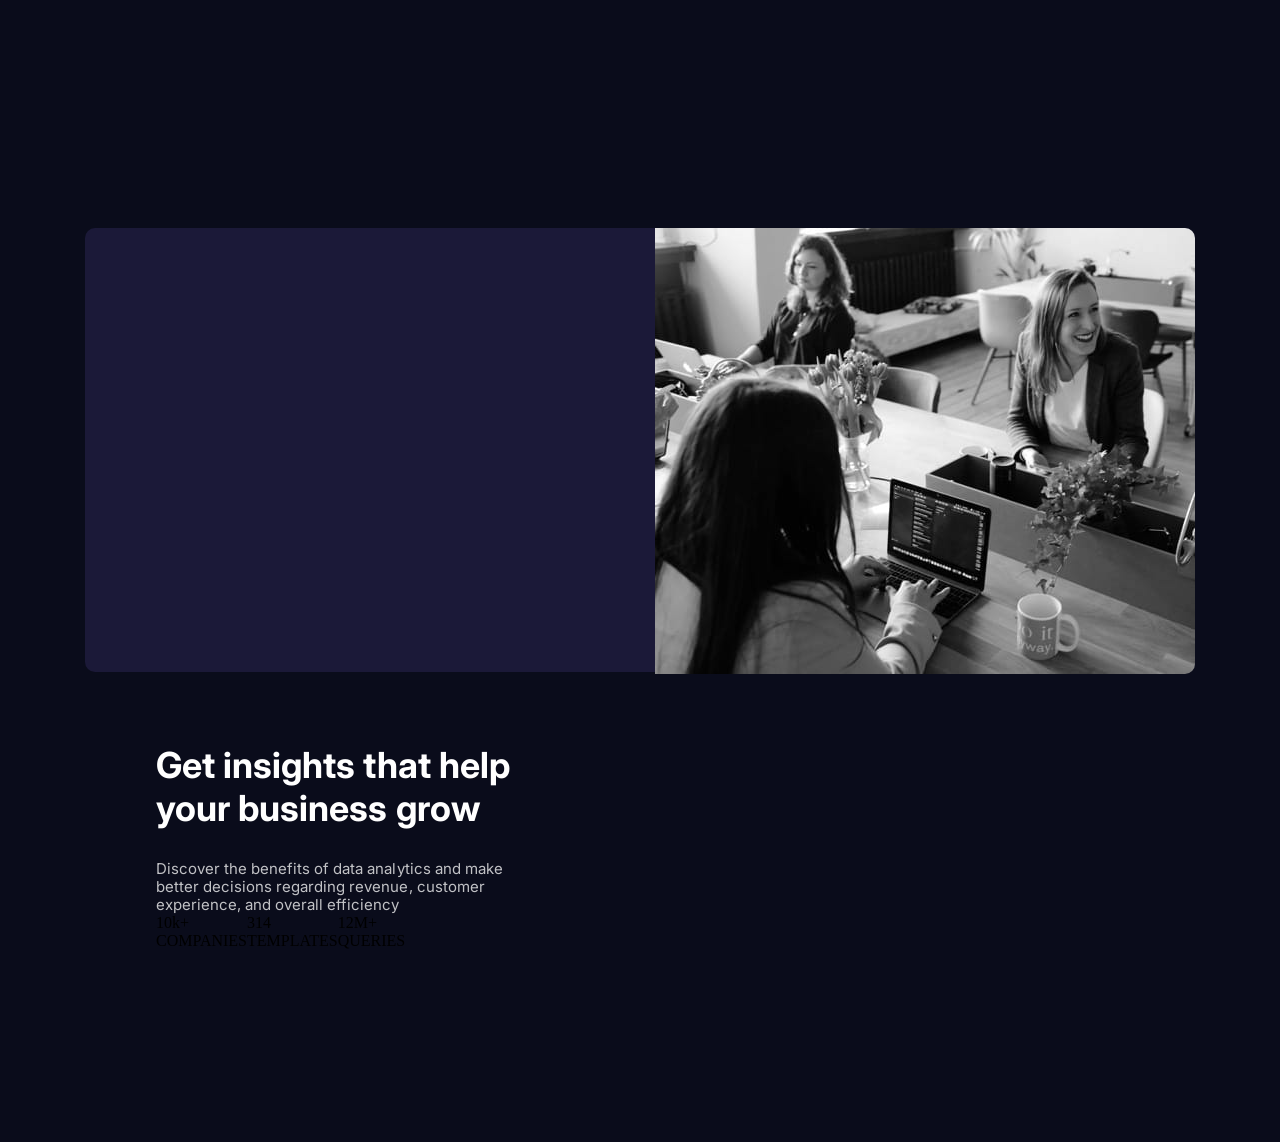
==== index.html @ 8ffc529b "card done" ====
<!DOCTYPE html>
<html>
       
<head>
    <link href="/Card-Component/styles/index.css" rel="stylesheet">
    <link href="https://fonts.googleapis.com/css2?family=Lexend+Deca&display=swap" rel="stylesheet">    
    <link href="https://fonts.googleapis.com/css2?family=Inter&family=Lexend+Deca&display=swap" rel="stylesheet">   
    <title> Challenge 2</title>
    <meta charset="utf-8" />
        
</head>
    <body>
        <article class="container"> <!-- bloque -->

            <div class = "container__cards"> <!-- elemento -->
                <section class="card "> <!-- bloque -->
                    <div class="card__img-container"> <!-- elemento -->
                          <div class="card__img-container-filter"></div>
                             <img class="card__img-container__desktop " src="styles/resources/image-header-desktop.jpg" alt="stylesheet">  
                    </div> 
                    <section class="card__text">  <!--elemento -->
                        <div class="card__text__title"> 
                            Get <span class="card__text__title--purple">insights</span> that help your business grow</div> 
                        <div class="card__text__paragraph"> Discover the benefits of data analytics and make
                                                            better decisions regarding revenue, customer 
                                                            experience, and overall efficiency
                        </div>
                                    
                        <section class="data"> <!-- bloque -->
                            <div class="data__text"> 
                                <section class="data__compaies">
                                    <div class="data__companies__title style--data--title">10k+ </div>
                                    <div class="data__companies__paragraph style--data--paragraph"> COMPANIES</div>
                                </section>
                                <section class="data__templates">
                                    <div class="data__templates__title data__companies__title style--data--title">314 </div>
                                    <div class="data__templates__paragraph style--data--paragraph">TEMPLATES </div>
                                </section>
                                <section class="data__queries">
                                    <div class="data__queries__title data__companies__title style--data--title"> 12M+</div>
                                    <div class="data__queries__paragraph style--data--paragraph"> QUERIES</div>
                                </section>
                            </div>
                        </section>   
                  </section> 
                </section>   
            </div>
        </article>
    </body>
            
</html>
---- Card-Component/styles/index.css ----
* { 
    margin: 0;
    padding: 0;
    box-sizing: border-box;
}

body {
    display: flex;
    align-items: center;
    justify-content: center;
   
    min-height: 100vh;
    background: #0A0C1B;
  }

.card{


width: 1110px;
height: 444px;
left: 165px;
top: 178px;

/* (card background) */

background: #1B1938;
border-radius: 10px;
}
.card__img-container{
display: flex;
flex-direction: row-reverse;

}
.card__img-container__desktop{
    
border-radius: 0px 10px 10px 0px;

}

.card__text {
display: flex;
flex-direction: column;

padding: 70px 115px 192px 71px;
/* margin-right: 115px;
margin-left: 71px;
margin-top: 70px;
margin-bottom: 192px; */


}

.card__text__title{
    width: 382px;
    height: 86px;
    left: 73px;
    top: 70px;
    
    font-family: 'Inter';
    font-style: normal;
    font-weight: 700;
    font-size: 35.9px;
    line-height: 43px;
    letter-spacing: 0.001em;
    
    color: #FFFFFF;
}
.card__text__paragraph{
    width: 354px;

padding-top: 30px;

font-family: 'Inter';
font-style: normal;
font-weight: 400;
font-size: 15px;
line-height: 18px;
letter-spacing: 0.001em;

/* main paragraph */

color: rgba(255, 255, 255, 0.75);
}

.data {

display: flex;
align-items: flex-end;

 


}

.data__text{
    display: flex;
    justify-content:space-between;

}

.data__tit
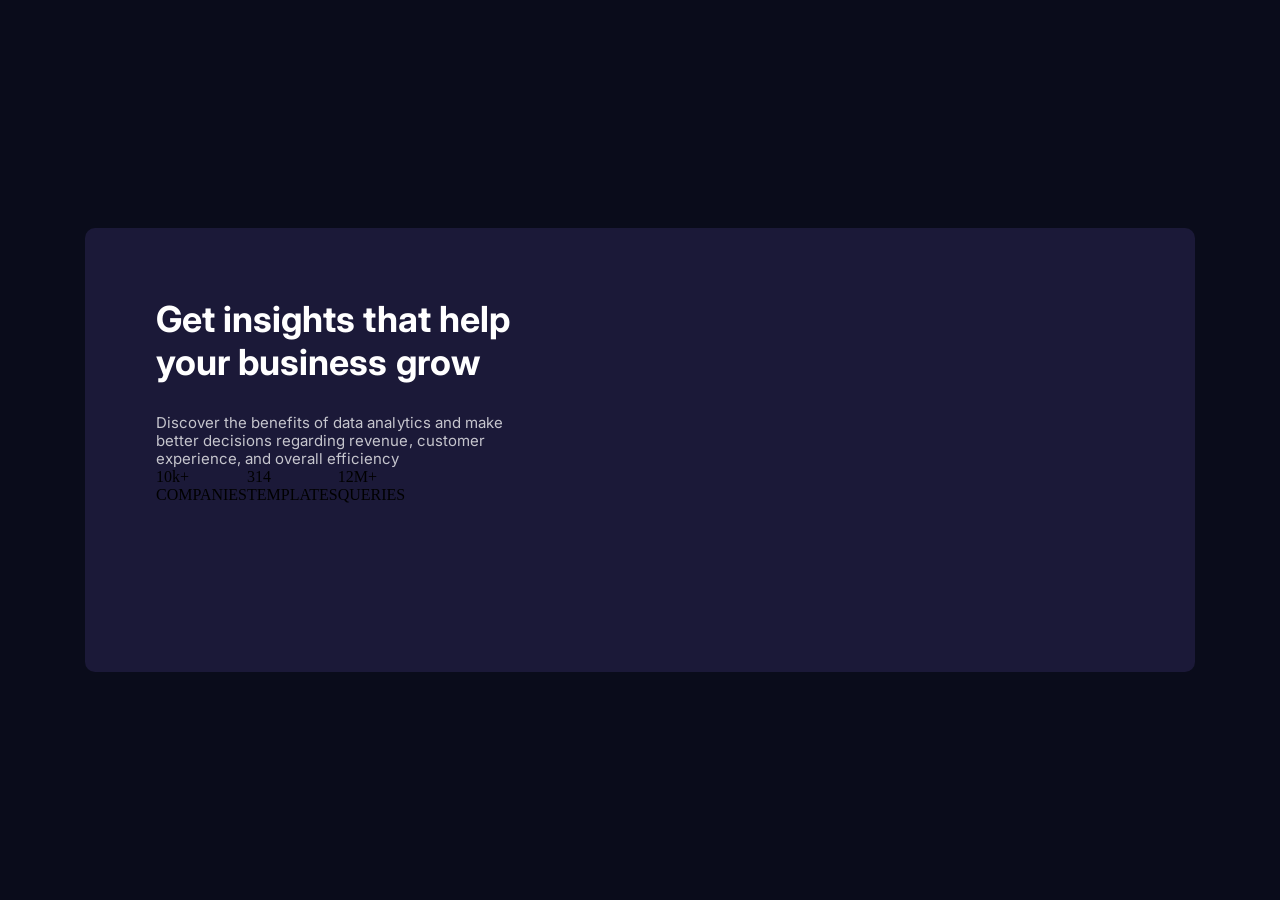
==== commit 70c7ce12: "add responsive mode" ====
--- a/index.html
+++ b/index.html
@@ -5,19 +5,20 @@
     <link href="/Card-Component/styles/index.css" rel="stylesheet">
     <link href="https://fonts.googleapis.com/css2?family=Lexend+Deca&display=swap" rel="stylesheet">    
     <link href="https://fonts.googleapis.com/css2?family=Inter&family=Lexend+Deca&display=swap" rel="stylesheet">   
+    <meta name="viewport" content="width=device-width, initial-scale=1.0">
     <title> Challenge 2</title>
     <meta charset="utf-8" />
-        
+    
 </head>
     <body>
         <article class="container"> <!-- bloque -->
 
             <div class = "container__cards"> <!-- elemento -->
                 <section class="card "> <!-- bloque -->
-                    <div class="card__img-container"> <!-- elemento -->
+                    <section class="card__img-container"> <!-- elemento -->
                           <div class="card__img-container-filter"></div>
-                             <img class="card__img-container__desktop " src="styles/resources/image-header-desktop.jpg" alt="stylesheet">  
-                    </div> 
+                          <div class="card__img-container__img " ></div> 
+                    </section> 
                     <section class="card__text">  <!--elemento -->
                         <div class="card__text__title"> 
                             Get <span class="card__text__title--purple">insights</span> that help your business grow</div> 
@@ -38,7 +39,7 @@
                                 </section>
                                 <section class="data__queries">
                                     <div class="data__queries__title data__companies__title style--data--title"> 12M+</div>
-                                    <div class="data__queries__paragraph style--data--paragraph"> QUERIES</div>
+                                    <div class="data__queries__paragraph style--data--paragraph style--data--paragraph--query"> QUERIES</div>
                                 </section>
                             </div>
                         </section>   
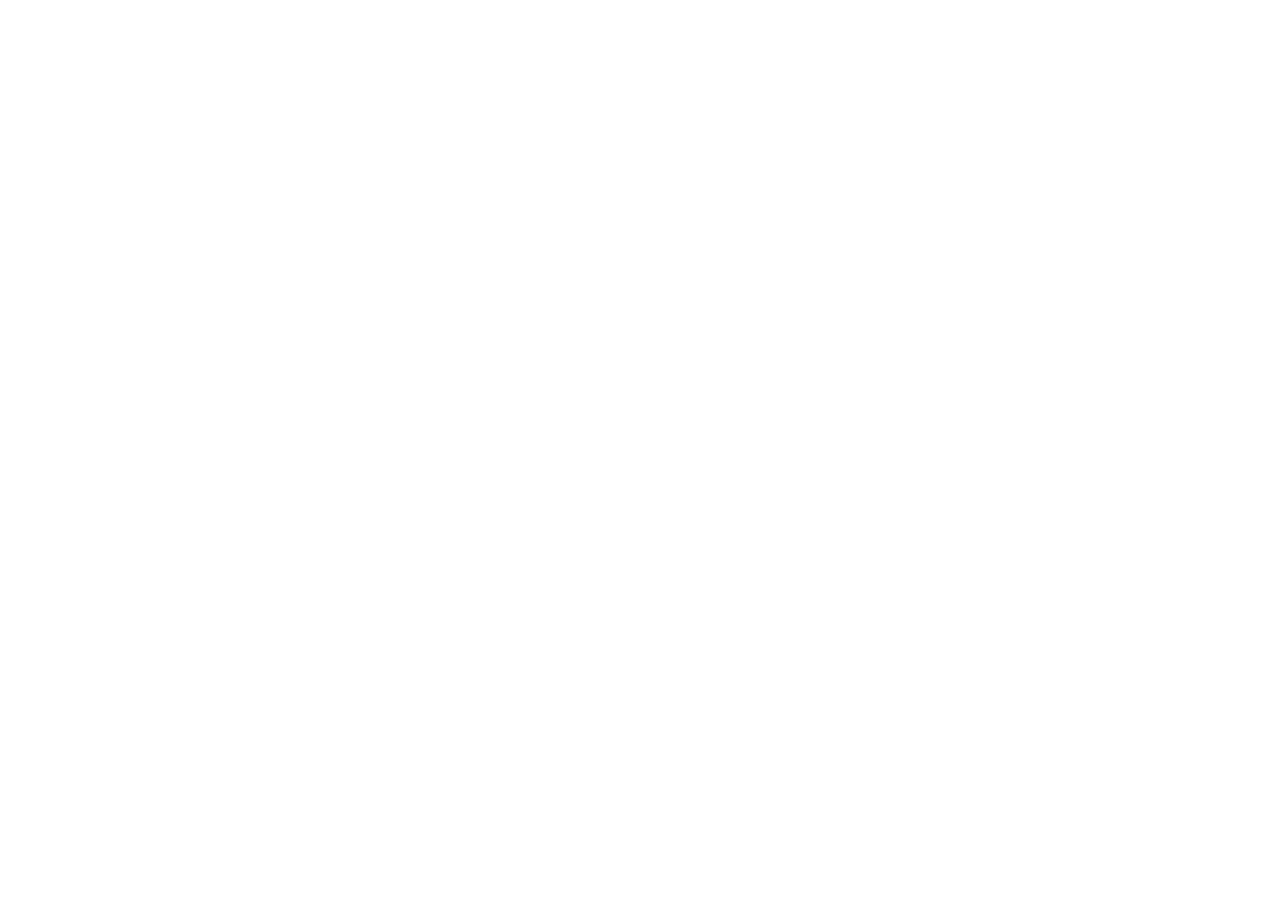
==== commit b1811377: "rework initial structure" ====
--- a/index.html
+++ b/index.html
@@ -1,52 +1,44 @@
 <!DOCTYPE html>
-<html>
-       
+<html lang="en">
+
 <head>
-    <link href="/Card-Component/styles/index.css" rel="stylesheet">
-    <link href="https://fonts.googleapis.com/css2?family=Lexend+Deca&display=swap" rel="stylesheet">    
-    <link href="https://fonts.googleapis.com/css2?family=Inter&family=Lexend+Deca&display=swap" rel="stylesheet">   
+    <meta charset="UTF-8">
+    <meta http-equiv="X-UA-Compatible" content="IE=edge">
     <meta name="viewport" content="width=device-width, initial-scale=1.0">
-    <title> Challenge 2</title>
-    <meta charset="utf-8" />
-    
+    <title>Challenge 2</title>
 </head>
-    <body>
-        <article class="container"> <!-- bloque -->
 
-            <div class = "container__cards"> <!-- elemento -->
-                <section class="card "> <!-- bloque -->
-                    <section class="card__img-container"> <!-- elemento -->
-                          <div class="card__img-container-filter"></div>
-                          <div class="card__img-container__img " ></div> 
-                    </section> 
-                    <section class="card__text">  <!--elemento -->
-                        <div class="card__text__title"> 
-                            Get <span class="card__text__title--purple">insights</span> that help your business grow</div> 
-                        <div class="card__text__paragraph"> Discover the benefits of data analytics and make
-                                                            better decisions regarding revenue, customer 
-                                                            experience, and overall efficiency
+<body>
+    <article class="container">
+        <section class="container-cards">
+            <section class="card">
+                <div class="card__item-img-container">
+                    <div class="card__filter-card"></div>
+                    <div class="card__img"></div>
+                </div>
+                <div class="card__text-container">
+                    <div class="card__title"></div>
+                    <div class="card__paragraph"></div>
+                    <section class="stats">
+                        <div class="stats__item1">
+                            <div class="stats__item1-title"></div>
+                            <div class="stats__item1-paragraph"></div>
                         </div>
-                                    
-                        <section class="data"> <!-- bloque -->
-                            <div class="data__text"> 
-                                <section class="data__compaies">
-                                    <div class="data__companies__title style--data--title">10k+ </div>
-                                    <div class="data__companies__paragraph style--data--paragraph"> COMPANIES</div>
-                                </section>
-                                <section class="data__templates">
-                                    <div class="data__templates__title data__companies__title style--data--title">314 </div>
-                                    <div class="data__templates__paragraph style--data--paragraph">TEMPLATES </div>
-                                </section>
-                                <section class="data__queries">
-                                    <div class="data__queries__title data__companies__title style--data--title"> 12M+</div>
-                                    <div class="data__queries__paragraph style--data--paragraph style--data--paragraph--query"> QUERIES</div>
-                                </section>
-                            </div>
-                        </section>   
-                  </section> 
-                </section>   
-            </div>
-        </article>
-    </body>
-            
+
+                        <div class="stats__item2">
+                            <div class="stats__item2-title"></div>
+                            <div class="stats__item2-paragraph"></div>
+                        </div>
+                        <div class="stats__item3">
+                            <div class="stats__item3-title"></div>
+                            <div class="stats__item3-paragraph"></div>
+                        </div>
+                    </section>
+                </div>
+            </section>
+        </section>
+    </article>
+
+</body>
+
 </html>
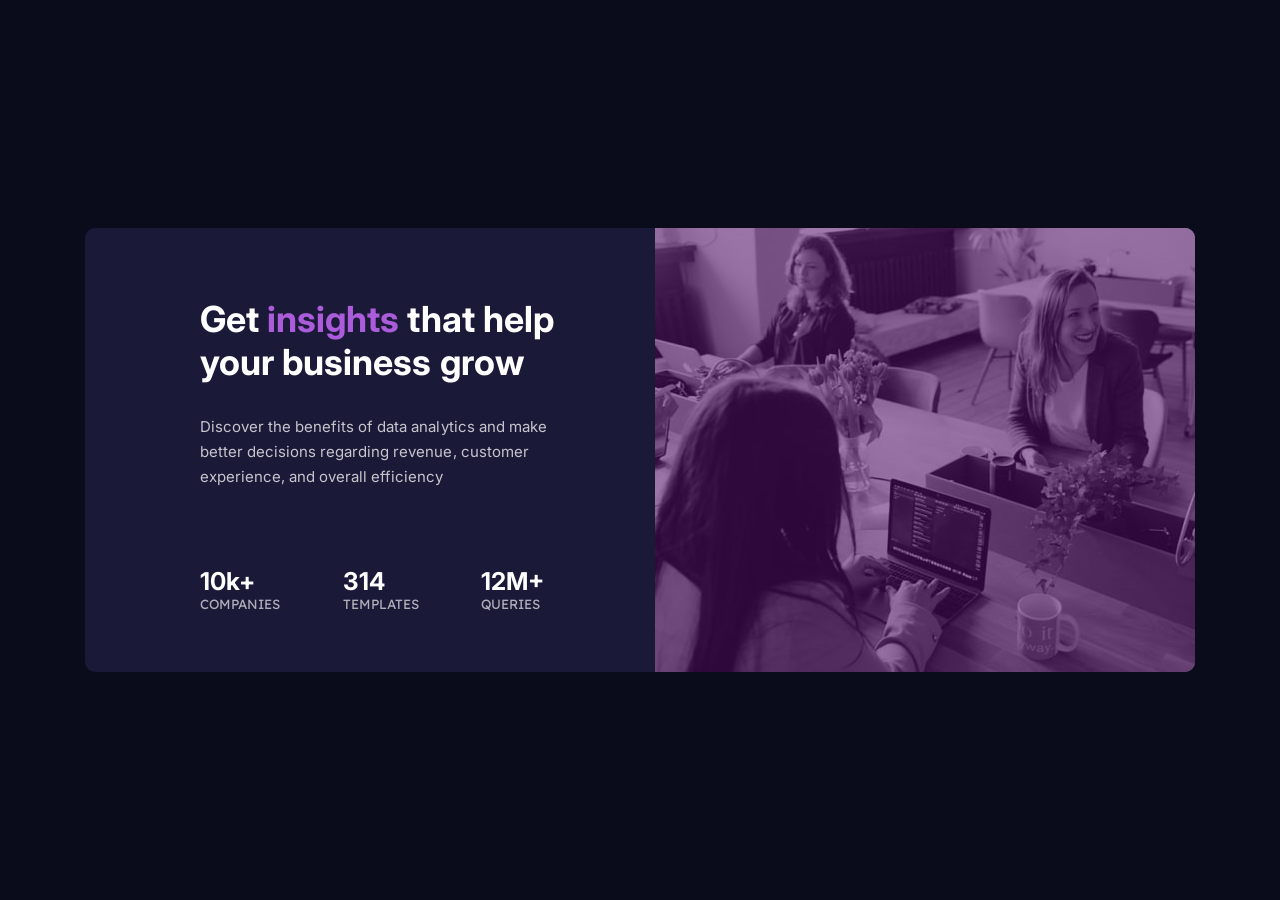
==== commit 5dccb390: "add style desktop" ====
--- a/index.html
+++ b/index.html
@@ -1,9 +1,13 @@
 <!DOCTYPE html>
-<html lang="en">
+
 
 <head>
     <meta charset="UTF-8">
-    <meta http-equiv="X-UA-Compatible" content="IE=edge">
+    <link rel="preconnect" href="https://fonts.googleapis.com">
+<link rel="preconnect" href="https://fonts.gstatic.com" crossorigin>
+<link href="https://fonts.googleapis.com/css2?family=Inter&family=Lexend+Deca&display=swap" rel="stylesheet">
+    
+    <link href="./styles/index.css" rel="stylesheet">
     <meta name="viewport" content="width=device-width, initial-scale=1.0">
     <title>Challenge 2</title>
 </head>
@@ -17,21 +21,24 @@
                     <div class="card__img"></div>
                 </div>
                 <div class="card__text-container">
-                    <div class="card__title"></div>
-                    <div class="card__paragraph"></div>
+                    <div class="card__title">Get <span class="card__title-purple">insights</span> that help your business grow </div>
+                    <div class="card__paragraph"> 
+                        Discover the benefits of data analytics and make
+                        better decisions regarding revenue, customer 
+                        experience, and overall efficiency</div>
                     <section class="stats">
                         <div class="stats__item1">
-                            <div class="stats__item1-title"></div>
-                            <div class="stats__item1-paragraph"></div>
+                            <div class="stats__item1-title stat-font--title">10k+</div>
+                            <div class="stats__item1-description stat-font--description">COMPANIES</div>
                         </div>
 
                         <div class="stats__item2">
-                            <div class="stats__item2-title"></div>
-                            <div class="stats__item2-paragraph"></div>
+                            <div class="stats__item2-title stat-font--title">314</div>
+                            <div class="stats__item2-description stat-font--description">TEMPLATES</div>
                         </div>
                         <div class="stats__item3">
-                            <div class="stats__item3-title"></div>
-                            <div class="stats__item3-paragraph"></div>
+                            <div class="stats__item3-title stat-font--title">12M+</div>
+                            <div class="stats__item3-description stat-font--description">QUERIES</div>
                         </div>
                     </section>
                 </div>
--- a/styles/index.css
+++ b/styles/index.css
@@ -0,0 +1,125 @@
+* {
+    margin: 0px;
+    padding: 0px;
+    box-sizing: border-box;
+}
+
+.container {
+    display: flex;
+    align-items: center;
+    justify-content: center;
+
+    width: 100%;
+    height: 100vh;
+
+    background-color: rgba(10, 12, 27, 1);
+}
+
+.card {
+    display: flex;
+    flex-direction: row-reverse;
+
+    width: 1110px;
+    height: 444px;
+
+    background: #1B1938;
+    border-radius: 10px;
+}
+
+.card__item-img-container {
+    position: relative;
+}
+
+.card__filter-card {
+    position: absolute;
+    width: 540px;
+    height: 100%;
+
+    background: rgba(81, 11, 104, 0.55);
+    border-radius: 0px 10px 10px 0px;
+}
+
+.card__img {
+
+    width: 540px;
+    height: 100%;
+
+    background: url('../resources/image-header-desktop.jpg');
+    border-radius: 0px 10px 10px 0px;
+}
+
+.card__text-container {
+    display: flex;
+    flex-direction: column;
+    
+
+    padding: 70px 71px 62px 115px;
+    width: 570px;
+    height: 312px;
+}
+
+.card__title {
+
+    width: 384px;
+    font-family: 'Inter', sans-serif;
+    font-style: normal;
+    font-weight: 700;
+    font-size: 35.9px;
+    line-height: 43px;
+    letter-spacing: 0.001em;
+
+    color: #FFFFFF;
+}
+
+
+.card__title-purple {
+    color: rgba(170, 92, 219, 1)
+}
+
+.card__paragraph {
+
+    width: 354px;
+    
+    font-family: 'Inter', sans-serif;
+    font-style: normal;
+    font-weight: 400;
+    font-size: 15px;
+    line-height: 25px;
+    letter-spacing: 0.001em;
+    opacity: 75%;
+    padding: 30px 0px 77px 0px;
+    /* main paragraph */
+
+    color: rgba(255, 255, 255);
+
+}
+
+.stats {
+    display: flex;
+    
+    justify-content: space-between;
+    margin-right: 40px;
+
+}
+
+.stat-font--title {
+    font-family: 'Inter',sans-serif;
+    font-style: normal;
+    font-weight: 700;
+    font-size: 24.5951px;
+    line-height: 30px;
+
+
+
+    color: #FFFFFF;
+}
+
+.stat-font--description{
+    font-family: 'Lexend Deca', sans-serif;
+font-style: normal;
+font-weight: 400;
+font-size: 13.3327px;
+line-height: 17px;
+opacity: 65%;
+color: rgba(255, 255, 255);
+}
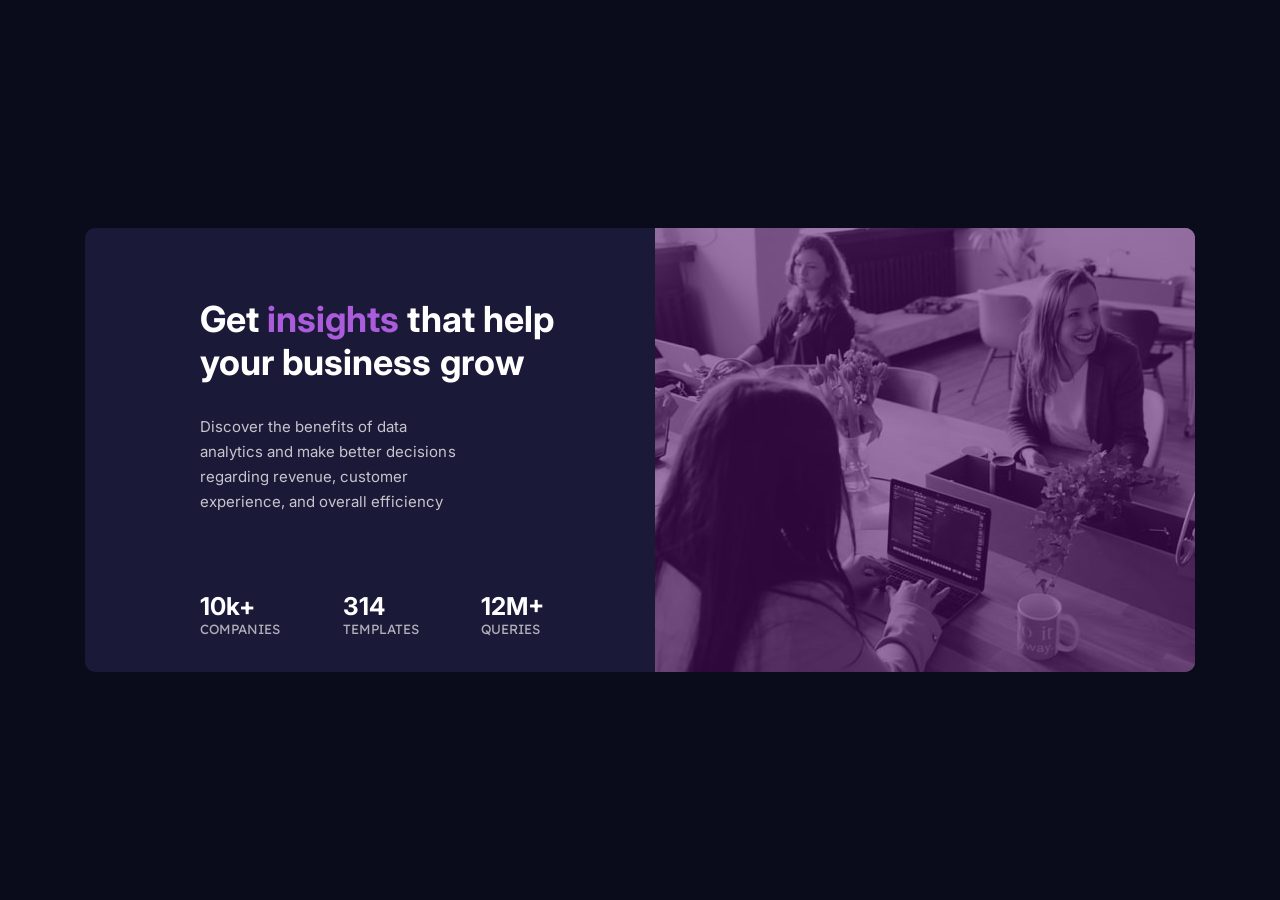
==== commit 37b243b5: "Responsive implement" ====
--- a/index.html
+++ b/index.html
@@ -1,12 +1,12 @@
 <!DOCTYPE html>
-
+<html lang="en">
 
 <head>
     <meta charset="UTF-8">
     <link rel="preconnect" href="https://fonts.googleapis.com">
-<link rel="preconnect" href="https://fonts.gstatic.com" crossorigin>
-<link href="https://fonts.googleapis.com/css2?family=Inter&family=Lexend+Deca&display=swap" rel="stylesheet">
-    
+    <link rel="preconnect" href="https://fonts.gstatic.com" crossorigin>
+    <link href="https://fonts.googleapis.com/css2?family=Inter&family=Lexend+Deca&display=swap" rel="stylesheet">
+
     <link href="./styles/index.css" rel="stylesheet">
     <meta name="viewport" content="width=device-width, initial-scale=1.0">
     <title>Challenge 2</title>
@@ -21,10 +21,11 @@
                     <div class="card__img"></div>
                 </div>
                 <div class="card__text-container">
-                    <div class="card__title">Get <span class="card__title-purple">insights</span> that help your business grow </div>
-                    <div class="card__paragraph"> 
+                    <div class="card__title">Get <span class="card__title-purple">insights</span> that help your
+                        business grow </div>
+                    <div class="card__paragraph">
                         Discover the benefits of data analytics and make
-                        better decisions regarding revenue, customer 
+                        better decisions regarding revenue, customer
                         experience, and overall efficiency</div>
                     <section class="stats">
                         <div class="stats__item1">
@@ -48,4 +49,5 @@
 
 </body>
 
-</html>+</html>
+
--- a/styles/index.css
+++ b/styles/index.css
@@ -13,6 +13,7 @@
     height: 100vh;
 
     background-color: rgba(10, 12, 27, 1);
+
 }
 
 .card {
@@ -49,25 +50,26 @@
 }
 
 .card__text-container {
+
     display: flex;
     flex-direction: column;
-    
 
-    padding: 70px 71px 62px 115px;
+
     width: 570px;
     height: 312px;
+
+    padding: 70px 71px 375px 115px;
 }
 
 .card__title {
+    width: 384px;
 
-    width: 384px;
     font-family: 'Inter', sans-serif;
     font-style: normal;
     font-weight: 700;
     font-size: 35.9px;
     line-height: 43px;
     letter-spacing: 0.001em;
-
     color: #FFFFFF;
 }
 
@@ -78,8 +80,8 @@
 
 .card__paragraph {
 
-    width: 354px;
-    
+    width: 258px;
+
     font-family: 'Inter', sans-serif;
     font-style: normal;
     font-weight: 400;
@@ -88,38 +90,96 @@
     letter-spacing: 0.001em;
     opacity: 75%;
     padding: 30px 0px 77px 0px;
-    /* main paragraph */
-
     color: rgba(255, 255, 255);
 
 }
 
 .stats {
     display: flex;
-    
+
     justify-content: space-between;
     margin-right: 40px;
 
 }
 
 .stat-font--title {
-    font-family: 'Inter',sans-serif;
+    font-family: 'Inter', sans-serif;
     font-style: normal;
     font-weight: 700;
     font-size: 24.5951px;
     line-height: 30px;
+    color: #FFFFFF;
+}
+
+.stat-font--description {
+    font-family: 'Lexend Deca', sans-serif;
+    font-style: normal;
+    font-weight: 400;
+    font-size: 13.3327px;
+    line-height: 17px;
+    opacity: 65%;
+    color: rgba(255, 255, 255);
+}
+
+@media screen and (max-width:376px) {
 
 
 
-    color: #FFFFFF;
-}
+    .card {
+        flex-direction: column;
 
-.stat-font--description{
-    font-family: 'Lexend Deca', sans-serif;
-font-style: normal;
-font-weight: 400;
-font-size: 13.3327px;
-line-height: 17px;
-opacity: 65%;
-color: rgba(255, 255, 255);
+        width: 327px;
+        height: 780px;
+    }
+
+    .card__filter-card {
+        width: 327px;
+        height: 240px;
+
+        border-radius: 7px 7px 0px 0px;
+    }
+
+    .card__img {
+        width: 100%;
+        height: 240px;
+
+        background: url('../resources/image-header-mobile.jpg');
+        background-size: cover;
+        border-radius: 7px 7px 0px 0px;
+
+
+    }
+
+    .card__text-container {
+        align-items: center;
+        width: 327px;
+        height: 211.96px;
+        text-align: center;
+        padding: 0px;
+    }
+
+    .card__title {
+        width: 318px;
+        font-size: 27.5611px;
+        line-height: 33px;
+        text-align: center;
+        padding: 39px 35px 23px 36px;
+
+    }
+
+    .card__paragraph {
+
+        padding-bottom: 43px;
+        text-align: center;
+        letter-spacing: 0.001em;
+    }
+
+    .stats {
+
+        flex-direction: column;
+        margin: 0px;
+
+        text-align: center;
+        gap: 27px;
+    }
 }
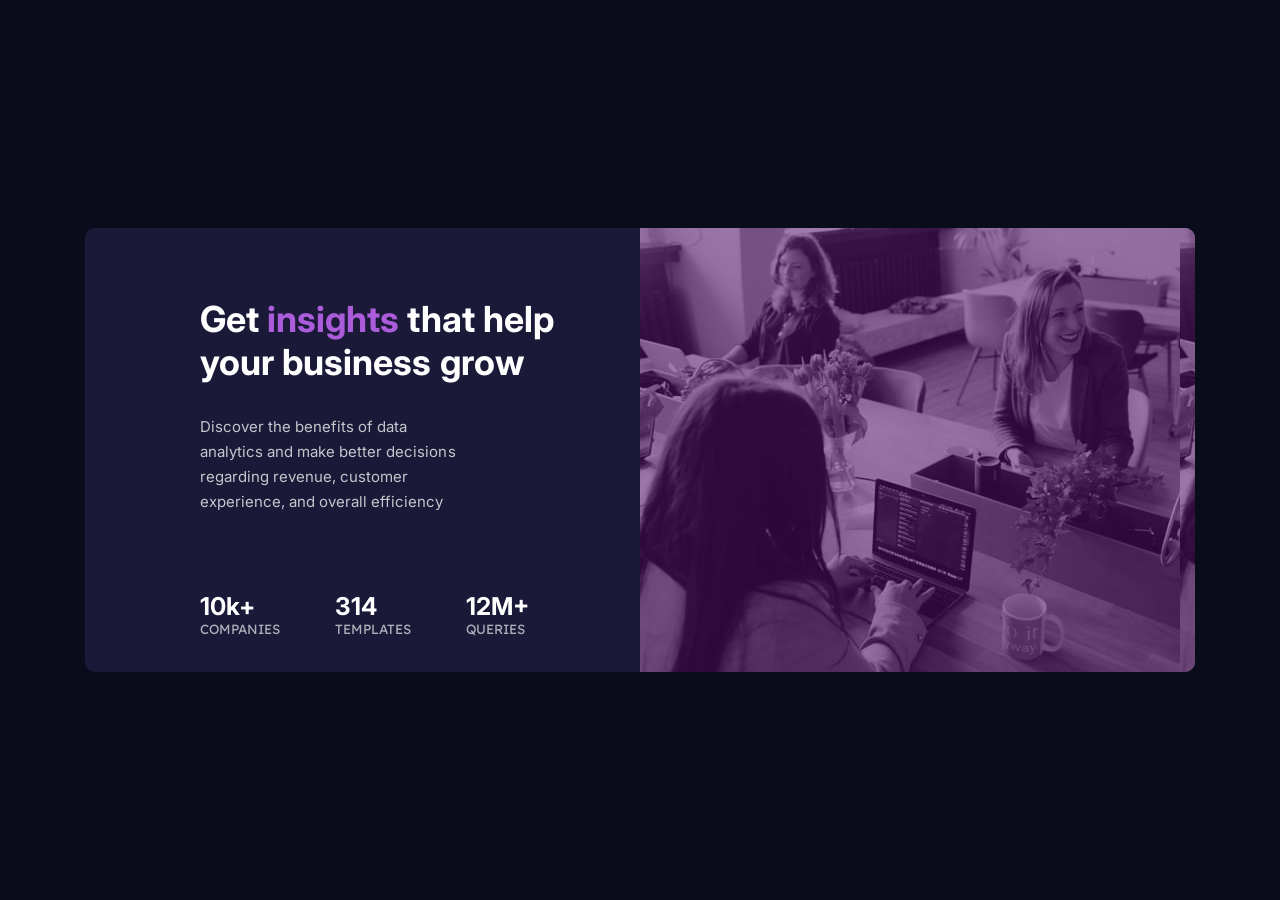
==== commit 22caa2a3: "feedbacks applied" ====
--- a/index.html
+++ b/index.html
@@ -14,7 +14,7 @@
 
 <body>
     <article class="container">
-        <section class="container-cards">
+       
             <section class="card">
                 <div class="card__item-img-container">
                     <div class="card__filter-card"></div>
@@ -44,7 +44,6 @@
                     </section>
                 </div>
             </section>
-        </section>
     </article>
 
 </body>
--- a/styles/index.css
+++ b/styles/index.css
@@ -19,8 +19,8 @@
 .card {
     display: flex;
     flex-direction: row-reverse;
-
-    width: 1110px;
+    width: 100%;
+    max-width: 1110px;
     height: 444px;
 
     background: #1B1938;
@@ -28,12 +28,13 @@
 }
 
 .card__item-img-container {
+    width: 50%;
     position: relative;
 }
 
 .card__filter-card {
     position: absolute;
-    width: 540px;
+    width: 100%;
     height: 100%;
 
     background: rgba(81, 11, 104, 0.55);
@@ -42,7 +43,7 @@
 
 .card__img {
 
-    width: 540px;
+    width: 100%;
     height: 100%;
 
     background: url('../resources/image-header-desktop.jpg');
@@ -55,7 +56,7 @@
     flex-direction: column;
 
 
-    width: 570px;
+    width: 50%;
     height: 312px;
 
     padding: 70px 71px 375px 115px;
@@ -121,19 +122,26 @@
     color: rgba(255, 255, 255);
 }
 
-@media screen and (max-width:376px) {
+@media screen and (max-width:1100px) {
 
 
-
+   
     .card {
         flex-direction: column;
-
-        width: 327px;
-        height: 780px;
+        height: auto;
+        width: 100%;
+        max-width: 400px;
     }
-
+    .card__text-container {
+        width: 100%;
+        align-items: center;
+        padding: 0px;
+        height: auto;
+    }
+    .card__item-img-container {
+        width: 100%;
+    }
     .card__filter-card {
-        width: 327px;
         height: 240px;
 
         border-radius: 7px 7px 0px 0px;
@@ -150,13 +158,6 @@
 
     }
 
-    .card__text-container {
-        align-items: center;
-        width: 327px;
-        height: 211.96px;
-        text-align: center;
-        padding: 0px;
-    }
 
     .card__title {
         width: 318px;
